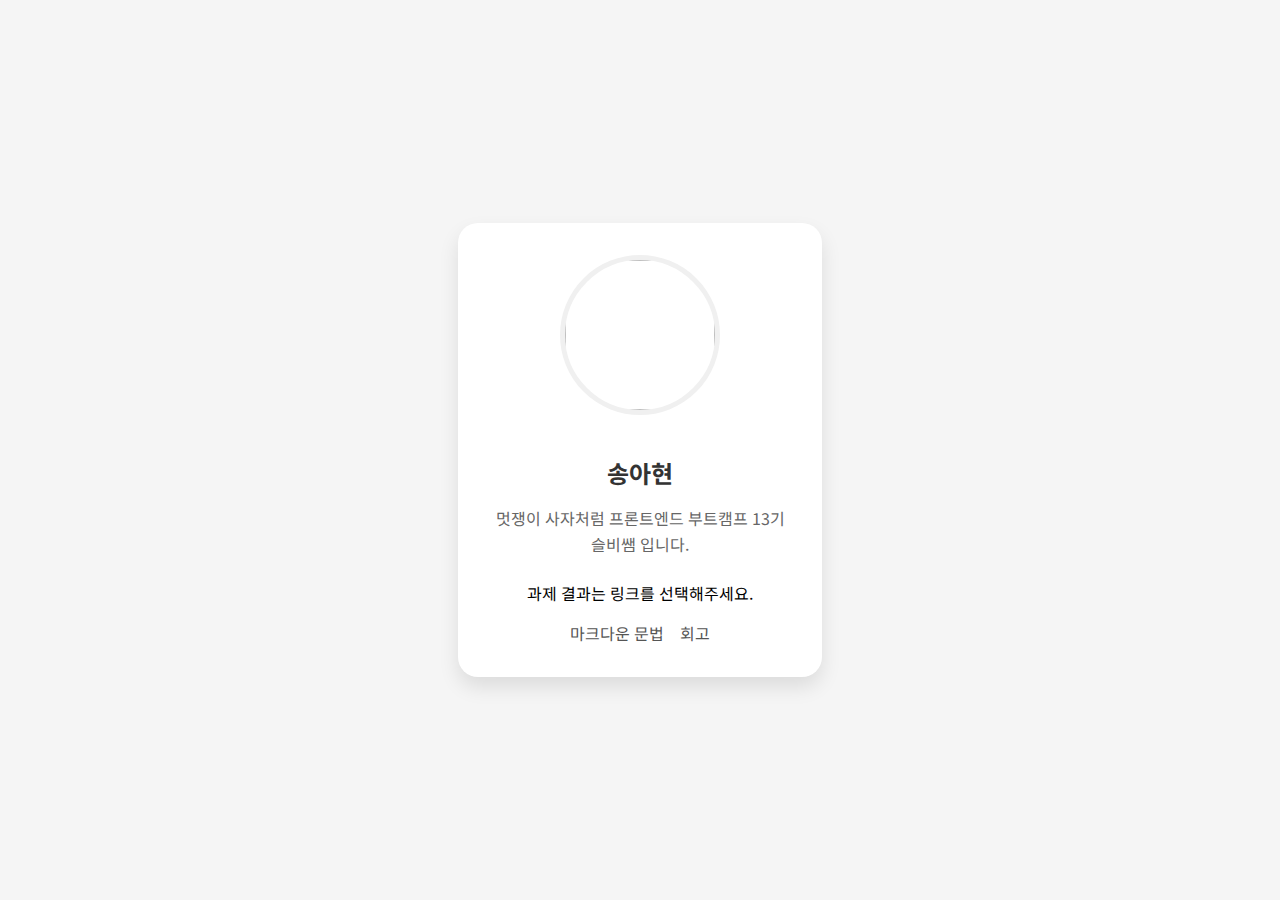
==== index.html @ f31c5593 "프로필 이미지와 이름 수정" ====
<!doctype html>
<html lang="ko">
  <head>
    <meta charset="UTF-8" />
    <meta name="viewport" content="width=device-width, initial-scale=1.0" />
    <title>HTML/CSS 과제</title>
    <style>
      body {
        margin: 0;
        padding: 0;
        font-family: "Noto Sans KR", sans-serif;
        background-color: #f5f5f5;
        display: flex;
        justify-content: center;
        align-items: center;
        min-height: 100vh;
      }

      .profile-card {
        background: white;
        border-radius: 20px;
        box-shadow: 0 10px 20px rgba(0, 0, 0, 0.1);
        padding: 2rem;
        width: 300px;
        text-align: center;
      }

      .profile-image {
        width: 150px;
        height: 150px;
        border-radius: 50%;
        margin-bottom: 1.5rem;
        object-fit: cover;
        border: 5px solid #f0f0f0;
      }

      .name {
        font-size: 1.5rem;
        font-weight: bold;
        color: #333;
        margin-bottom: 0.5rem;
      }

      .bio {
        color: #666;
        line-height: 1.6;
        margin-bottom: 1.5rem;
      }

      .homework-links {
        display: flex;
        justify-content: center;
        gap: 1rem;
        margin: 0;
        padding: 0;
        list-style: none;
      }

      .homework-links a {
        color: #555;
        text-decoration: none;
        transition: color 0.3s ease;
      }

      .homework-links a:hover {
        color: #007bff;
      }
    </style>
    <link
      href="https://fonts.googleapis.com/css2?family=Noto+Sans+KR:wght@400;700&display=swap"
      rel="stylesheet"
    />
    <link
      rel="stylesheet"
      href="https://cdnjs.cloudflare.com/ajax/libs/font-awesome/5.15.4/css/all.min.css"
    />
  </head>
  <body>
    <div class="profile-card">
      <img
        src="./src/assets/images/jiwon.jpeg"
        alt=""
        class="profile-image"
      />
      <h1 class="name">송아현</h1>
      <p class="bio">멋쟁이 사자처럼 프론트엔드 부트캠프 13기 슬비쌤 입니다.</p>
      <p>과제 결과는 링크를 선택해주세요.</p>
      <ul class="homework-links">
        <li><a href="./src/md/markdown.md">마크다운 문법</a></li>
        <li><a href="./src/md/retrospect.md">회고</a</li>
      </ul>
    </div>
  </body>
</html>
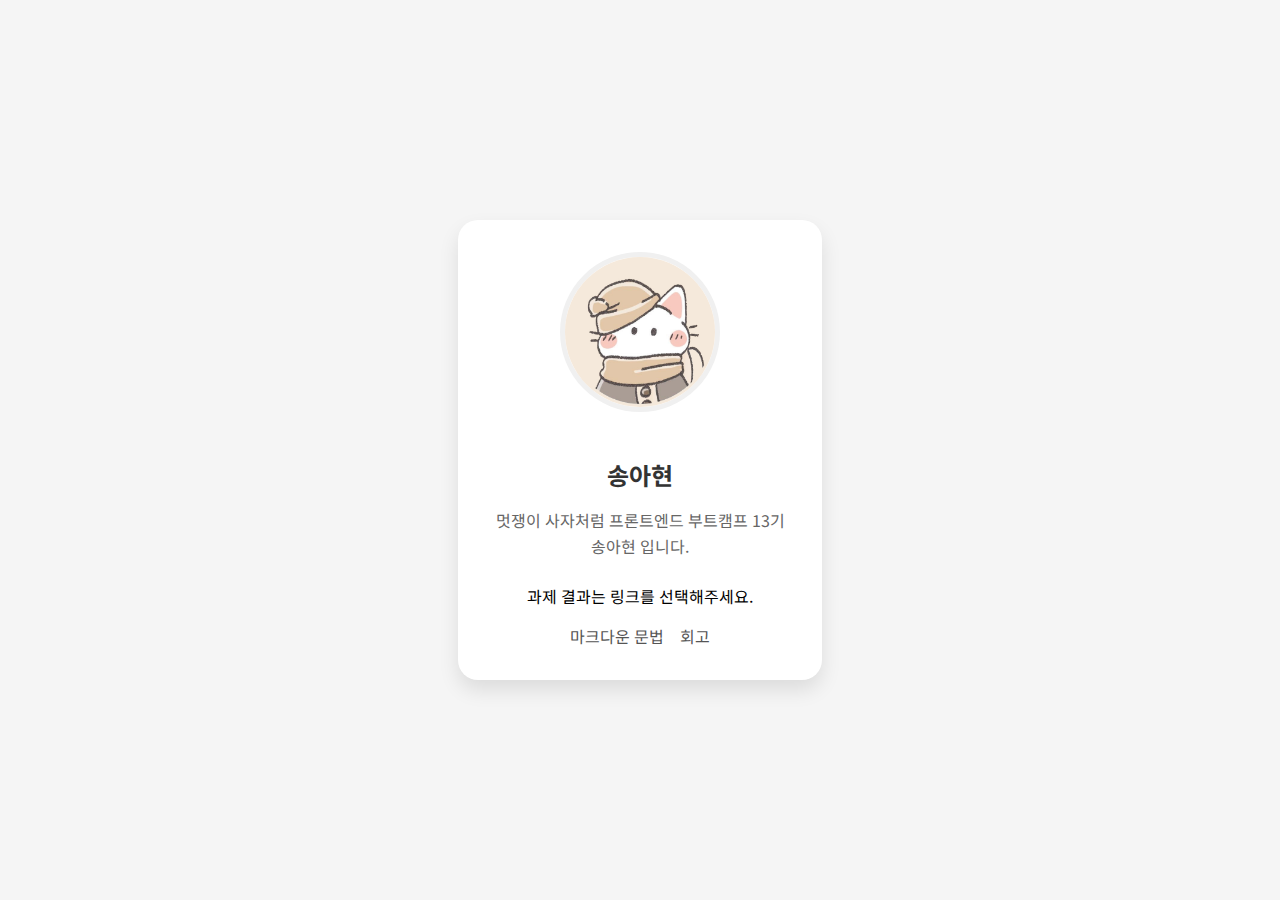
==== commit 7229dd62: "프로필 이미지와 설명 수정" ====
--- a/index.html
+++ b/index.html
@@ -78,12 +78,12 @@
   <body>
     <div class="profile-card">
       <img
-        src="./src/assets/images/jiwon.jpeg"
+        src="./src/assets/images/ineahe.jpeg"
         alt=""
         class="profile-image"
       />
       <h1 class="name">송아현</h1>
-      <p class="bio">멋쟁이 사자처럼 프론트엔드 부트캠프 13기 슬비쌤 입니다.</p>
+      <p class="bio">멋쟁이 사자처럼 프론트엔드 부트캠프 13기 송아현 입니다.</p>
       <p>과제 결과는 링크를 선택해주세요.</p>
       <ul class="homework-links">
         <li><a href="./src/md/markdown.md">마크다운 문법</a></li>
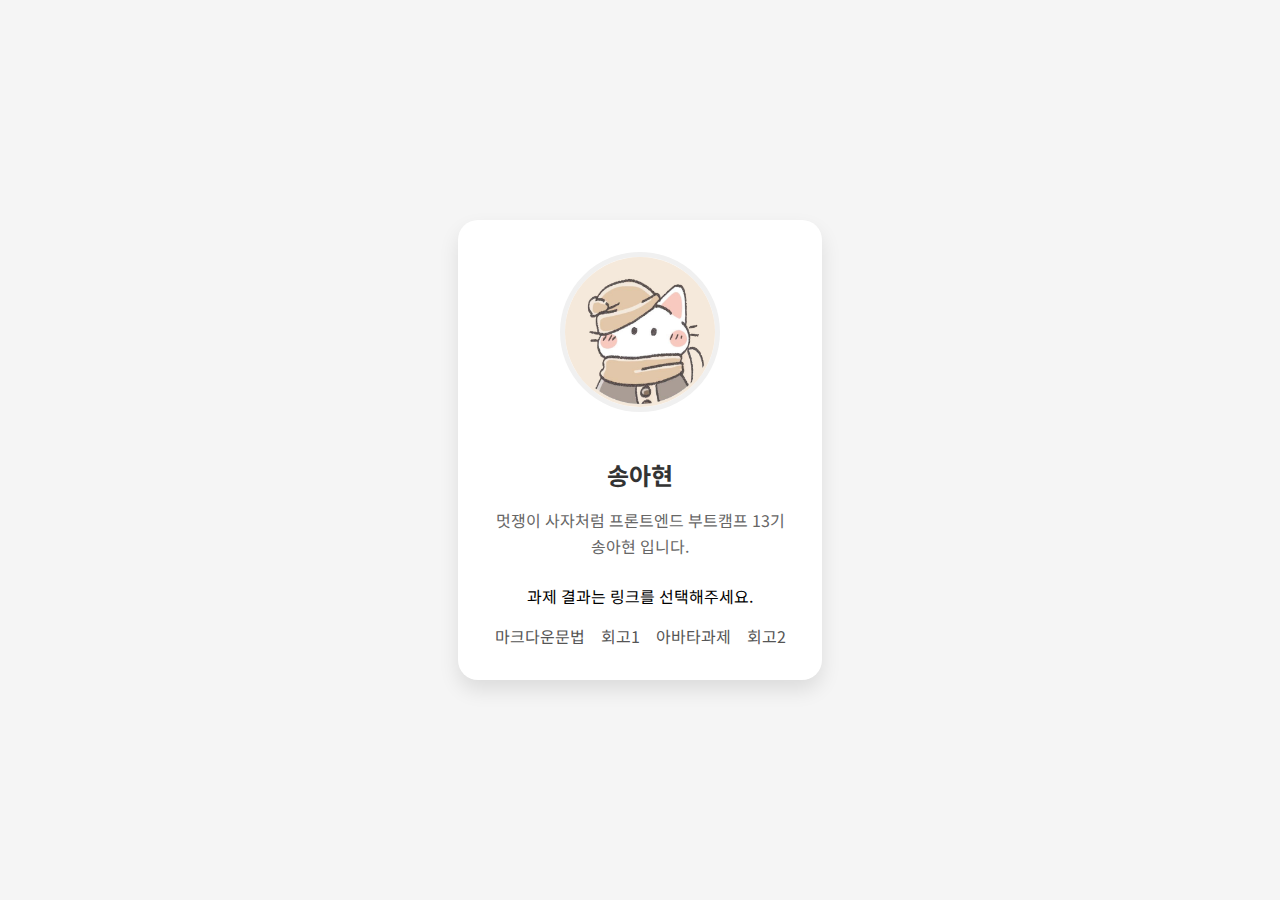
==== commit 5fdc72bf: "Avatars 과제" ====
--- a/index.html
+++ b/index.html
@@ -86,8 +86,10 @@
       <p class="bio">멋쟁이 사자처럼 프론트엔드 부트캠프 13기 송아현 입니다.</p>
       <p>과제 결과는 링크를 선택해주세요.</p>
       <ul class="homework-links">
-        <li><a href="./src/md/markdown.md">마크다운 문법</a></li>
-        <li><a href="./src/md/retrospect.md">회고</a</li>
+        <li><a href="./src/md/markdown.md">마크다운문법</a></li>
+        <li><a href="./src/md/retrospect.md">회고1</a</li>
+        <li><a href="/src/avatars/avatars.html">아바타과제</a></li>
+        <li><a href="/src/avatars/avatars.md">회고2</a></li>
       </ul>
     </div>
   </body>
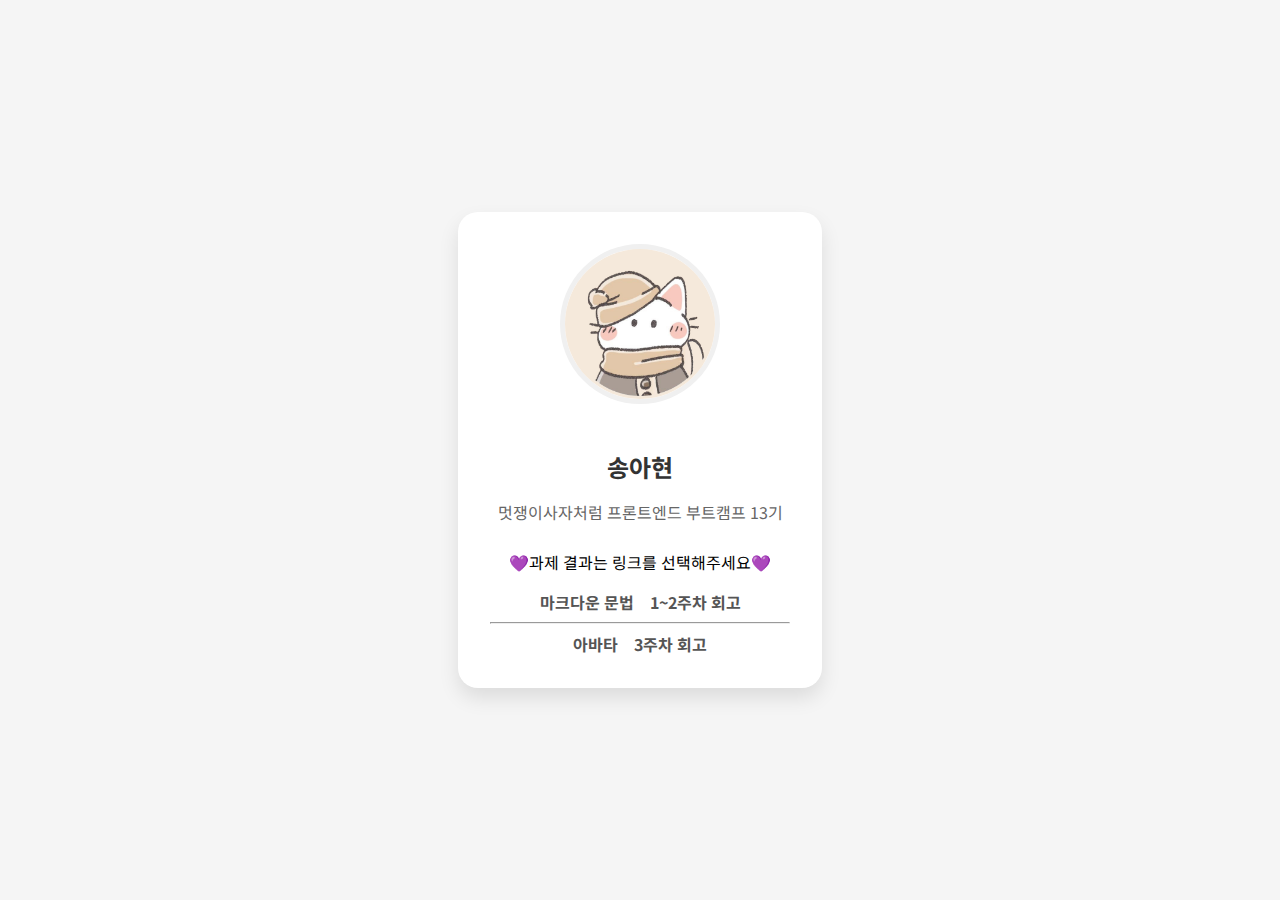
==== commit 4f1721e0: "index, README 수정" ====
--- a/index.html
+++ b/index.html
@@ -79,17 +79,28 @@
     <div class="profile-card">
       <img
         src="./src/assets/images/ineahe.jpeg"
-        alt=""
+        alt="프로필 이미지"
         class="profile-image"
       />
       <h1 class="name">송아현</h1>
-      <p class="bio">멋쟁이 사자처럼 프론트엔드 부트캠프 13기 송아현 입니다.</p>
-      <p>과제 결과는 링크를 선택해주세요.</p>
+      <p class="bio">멋쟁이사자처럼 프론트엔드 부트캠프 13기</p>
+      <p>💜과제 결과는 링크를 선택해주세요💜</p>
       <ul class="homework-links">
-        <li><a href="./src/md/markdown.md">마크다운문법</a></li>
-        <li><a href="./src/md/retrospect.md">회고1</a</li>
-        <li><a href="/src/avatars/avatars.html">아바타과제</a></li>
-        <li><a href="/src/avatars/avatars.md">회고2</a></li>
+        <li>
+          <a href="./src/md/markdown.md"><strong>마크다운 문법</strong></a>
+        </li>
+        <li>
+          <a href="./src/md/retrospect.md"><strong>1~2주차 회고</strong></a>
+        </li>
+      </ul>
+      <hr />
+      <ul class="homework-links">
+        <li>
+          <a href="./src/avatars/avatars.html"><strong>아바타</strong></a>
+        </li>
+        <li>
+          <a href="./src/avatars/avatars.md"><strong>3주차 회고</strong></a>
+        </li>
       </ul>
     </div>
   </body>
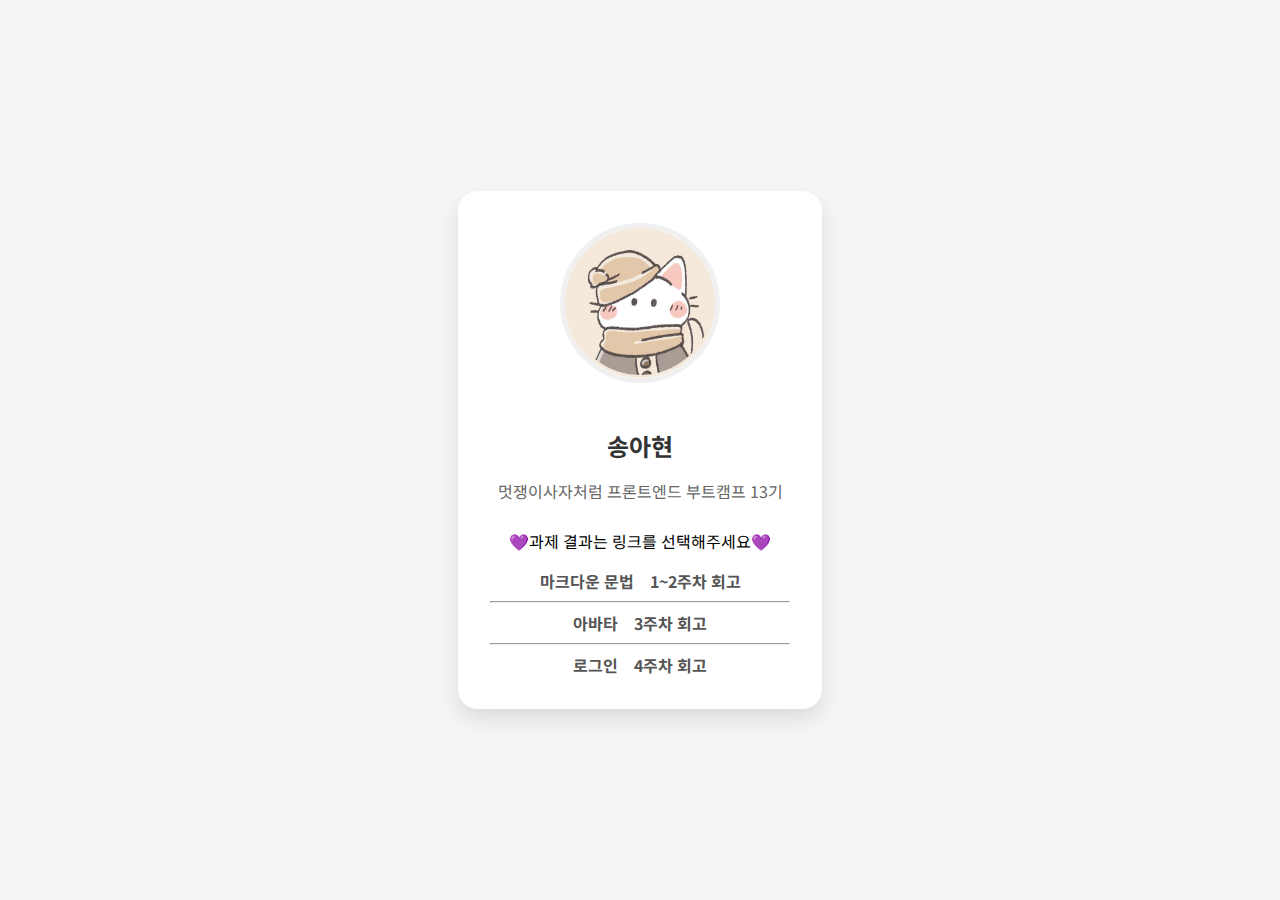
==== commit e4b77246: "login 과제" ====
--- a/index.html
+++ b/index.html
@@ -102,6 +102,15 @@
           <a href="./src/avatars/avatars.md"><strong>3주차 회고</strong></a>
         </li>
       </ul>
+      <hr />
+      <ul class="homework-links">
+        <li>
+          <a href="./src/login/login.html"><strong>로그인</strong></a>
+        </li>
+        <li>
+          <a href="./src/login/login.md"><strong>4주차 회고</strong></a>
+        </li>
+      </ul>
     </div>
   </body>
 </html>
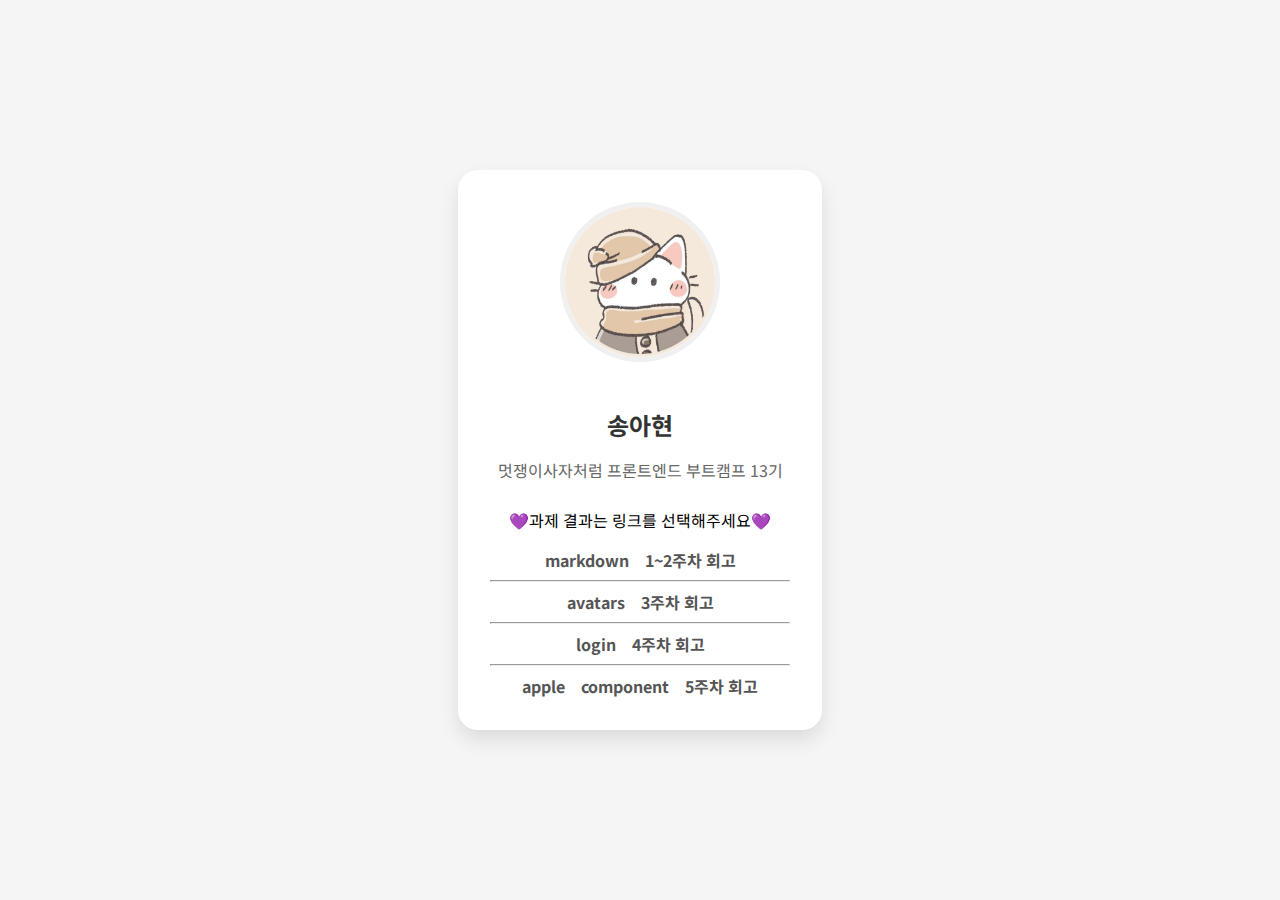
==== commit 9d671607: "apple 과제" ====
--- a/index.html
+++ b/index.html
@@ -87,7 +87,7 @@
       <p>💜과제 결과는 링크를 선택해주세요💜</p>
       <ul class="homework-links">
         <li>
-          <a href="./src/md/markdown.md"><strong>마크다운 문법</strong></a>
+          <a href="./src/md/markdown.md"><strong>markdown</strong></a>
         </li>
         <li>
           <a href="./src/md/retrospect.md"><strong>1~2주차 회고</strong></a>
@@ -96,7 +96,7 @@
       <hr />
       <ul class="homework-links">
         <li>
-          <a href="./src/avatars/avatars.html"><strong>아바타</strong></a>
+          <a href="./src/avatars/avatars.html"><strong>avatars</strong></a>
         </li>
         <li>
           <a href="./src/avatars/avatars.md"><strong>3주차 회고</strong></a>
@@ -105,12 +105,24 @@
       <hr />
       <ul class="homework-links">
         <li>
-          <a href="./src/login/login.html"><strong>로그인</strong></a>
+          <a href="./src/login/login.html"><strong>login</strong></a>
         </li>
         <li>
           <a href="./src/login/login.md"><strong>4주차 회고</strong></a>
         </li>
       </ul>
+      <hr />
+      <ul class="homework-links">
+        <li>
+          <a href="./src/apple/apple.html"><strong>apple</strong></a>
+        </li>
+        <li>
+          <a href="./src/apple/card-component.html"><strong>component</strong></a>
+        </li>
+        <li>
+          <a href="./src/apple/apple.md"><strong>5주차 회고</strong></a>
+        </li>
+      </ul>
     </div>
   </body>
 </html>
